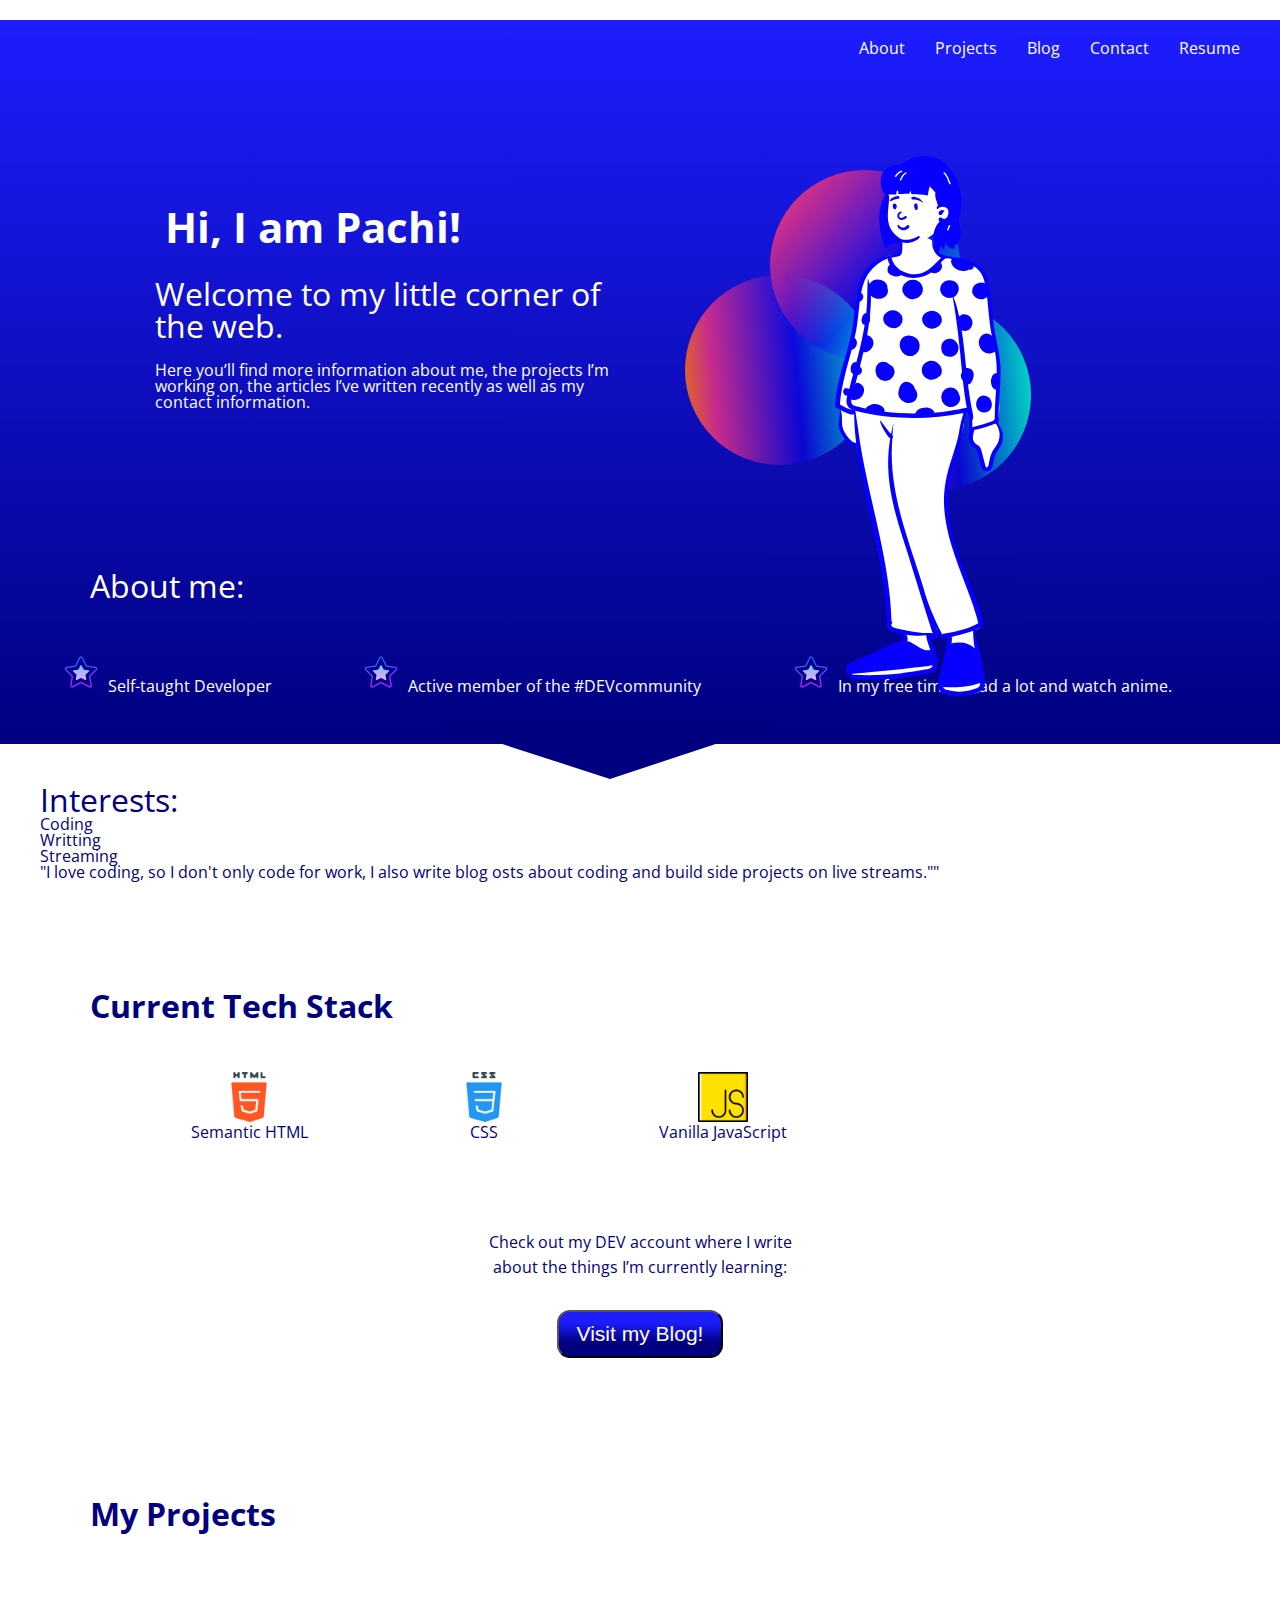
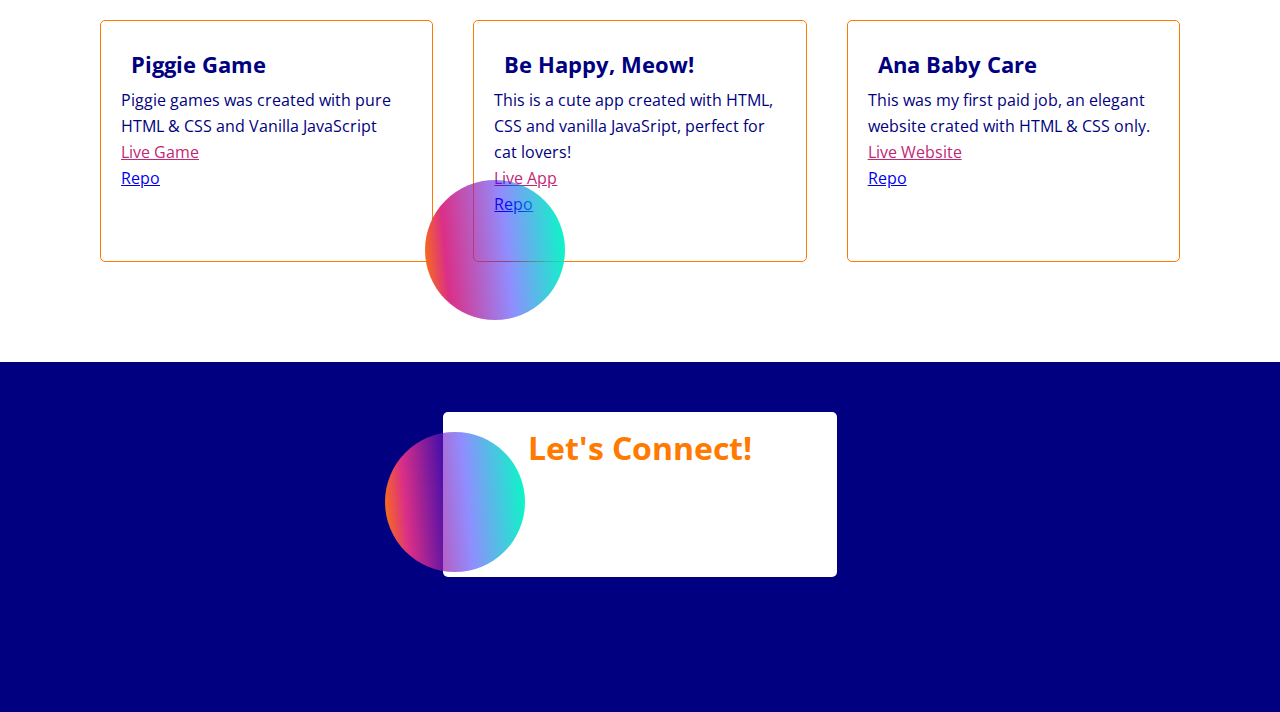
==== index.html @ c683d2e6 "all" ====
<!DOCTYPE html>
<html lang="en">

<head>
    <meta charset="UTF-8">
    <meta name="viewport" content="width=device-width, initial-scale=1.0">
    <link href="https://fonts.googleapis.com/css2?family=Open+Sans:wght@400;700&family=Roboto:wght@400;700&display=swap"
        rel="stylesheet">
    <link rel="stylesheet" href="css/reset.css">
    <link rel="stylesheet" href="css/style.css">
    <title>Pachi's Page</title>
</head>

<body>
    <section class="hero">
        <div class="hero__nav">
            <ul class="hero__list">
                <li class="hero__item">
                    <a class="hero__link" href="#about">About</a>
                </li>
                <li class="hero__item">
                    <a class=" hero__link" href="#projects">Projects</a>
                </li>
                <li class="hero__item">
                    <a class="hero__link" href="https://dev.to/pachicodes" target="_blank">Blog</a>
                </li>
                <li class="hero__item">
                    <a class="hero__link" href="#contact">Contact</a>
                </li>
                <li class="hero__item">
                    <a class="hero__link" href="/resume.html" target="_blank">Resume</a>
                </li>
            </ul>
        </div>

        <div class="hero__content">
            <div class="hero__intro">
                <h1 class="hero__hi">Hi, I am Pachi!</h1>
                <h2 class="hero__welcome">Welcome to my little corner of the web.</h2>
                <p class="hero__about">Here you’ll find more information about me, the projects I’m working on, the
                    articles I’ve written recently as well as
                    my contact information.</p>
            </div>
            <div class="hero__img">
                <div class="ball one"></div>
                <div class="ball two"></div>
                <div class="ball three"></div>
                <img class="hero__image" src="assets/hero-img.svg" alt="simple illustration of a cute girl">
            </div>
        </div>

        <div id="about" class="about">
            <h2 class="about__title">About me:</h2>
            <ul class="about__list">
                <li class="about__item">Self-taught Developer</li>
                <li class="about__item">Active member of the #DEVcommunity</li>
                <li class="about__item">In my free time I read a lot and watch anime.</li>
            </ul>
        </div>
    </section>
    <div class="polygon"></div>

    <section class="main">
        <div class="resume__interests">
            <h2 class="resume__sub">Interests:</h2>
            <ul class="interests__list">
                <li class="interest__item">Coding</li>
                <li class="interest__item">Writting</li>
                <li class="interest__item">Streaming</li>
            </ul>
            <p class="resume__text">"I love coding, so I don't only code for work, I also write blog osts about
                coding and build side projects on live streams."" </p>
        </div>
        <div class="main__stack">
            <h2 class="main__title">Current Tech Stack</h2>
            <ul class="stack__list">
                <li class="stack__item">
                    <img class="stack__icon" src="assets/html.png">
                    <p class="stack__text">Semantic HTML</p>
                </li>
                <li class="stack__item">
                    <img class="stack__icon" src="assets/css.png">
                    <p class="stack__text">CSS</p>
                </li>
                <li class="stack__item">
                    <img class="stack__icon" src="assets/js.png">
                    <p class="stack__text">Vanilla JavaScript</p>
                </li>
                <li class="stack__item"></li>
                <li class="stack__item"></li>
            </ul>
        </div>

        <div class="main__blog">
            <h3 class="blog__text">Check out my DEV account where I write about the things I’m currently learning:</h3>
            <button type="button" class="blog__btn">
                <a class="blog__link" href="https://dev.to/pachicodes">Visit my Blog!</a>
            </button>
        </div>

        <div id="projects" class="main__projects">
            <h2 class="main__title">My Projects</h2>
            <div class="projects__holder">
                <div class="project">
                    <h4 class="project__name">Piggie Game</h4>
                    <p class="project__description">Piggie games was created with pure HTML & CSS and Vanilla JavaScript
                    </p>
                    <ul class="project__list">
                        <li class="project__item">
                            <a class="project__demo" href="https://pachicodes.github.io/pig-game/" target="_blank">Live
                                Game</a></li>
                        <li class="project__item">
                            <a class="project_repo" href="https://github.com/pachicodes/pig-game"
                                target="_blank">Repo</a>
                        </li>
                    </ul>
                </div>

                <div class="project">
                    <h4 class="project__name">Be Happy, Meow!</h4>
                    <p class="project__description">This is a cute app created with HTML, CSS and vanilla JavaSript,
                        perfect for cat lovers!</p>
                    <ul class="project__list">
                        <li class="project__item">
                            <a class="project__demo" href="https://be-happy-meow.netlify.app/" target="_blank">Live
                                App</a>
                        </li>
                        <li class="project__item">
                            <a class="project_repo" href="#" target="_blank">Repo</a>
                        </li>
                    </ul>
                </div>

                <div class="project">
                    <h4 class="project__name">Ana Baby Care</h4>
                    <p class="project__description">This was my first paid job, an elegant website crated with HTML &
                        CSS only.</p>
                    <ul class="project__list">
                        <li class="project__item">
                            <a class="project__demo" href="https://www.anababycare.com/" target="_blank">Live
                                Website</a>
                        </li>
                        <li class="project__item">
                            <a class="project_repo" href="https://github.com/pachicodes/Ana-Monteiro"
                                target="_blank">Repo</a>
                        </li>
                    </ul>
                </div>
            </div>
        </div>
    </section>

    <section id="contact" class="contact">

        <div class="cball sml"></div>
        <div class="cball big"></div>
        <div class="contact__container">
            <h2 class="contact__title">Let's Connect!</h2>
            <ul class="contact__list">
                <li class="contact__item">
                    <a class="contact__link" href="https://github.com/pachicodes" target="_blank"></a>
                </li>

                <li class="contact__item">
                    <a class="contact__link" href="https://twitch.tv/pachicodes" target="_blank"></a>
                </li>

                <li class="contact__item">
                    <a class="contact__link" href="https://twitter.com/pachicodes" target="_blank"></a>
                </li>

                <li class="contact__item">
                    <a class="contact__link" href="https://linkedin/in/pachicodes" target="_blank"></a>
                </li>
            </ul>
        </div>
    </section>
    <script src="js/app.js">
    </script>
</body>

</html>
---- css/style.css ----
body {
    font-family: 'Open Sans', sans-serif;
    --main-blue: #000080;
    --second-blue: #1D1DFF;
    --white: #fff;
    --orange: #FF7A00;
    --links: #C32676;
    color: var(--main-blue);
}

ul {
    display: inline;
}

div {
    margin: 20px;
    padding: 20px;
}

h2 {
    font-size: 32px;
}

.hero {
    background: transparent linear-gradient(180deg, #1D1DFF 0%, #000080 100%) 0% 0% no-repeat padding-box;
    color: var(--white);
}

.hero__list {
    display: flex;
    justify-content: flex-end;
}

.hero__link {
    color: var(--white);
    text-decoration: none;
    padding-left: 30px;
}

.hero__link:hover {
    text-shadow: 7px 9px 3px var(--orange);
    font-weight: bold;
}

.hero__content {
    display: flex;
    justify-content: space-around;
}

.hero__intro {
    width: 40%;
    padding-top: 50px;
}

.hero__img {
    width: 25%;
}

.hero__image {
    height: 60vh;
    position: absolute;
    z-index: 2;
}

.hero__hi {
    font-weight: bold;
    font-size: 42px;
    padding: 20px;
}

.hero__welcome,
.hero__about {
    padding: 10px;
}

.ball {
    width: 150px;
    height: 150px;
    border-radius: 50%;
    position: absolute;
}

.one {
    background: transparent linear-gradient(85deg, #FF7A00 0%, #DB2F87 17%, #0700FF72 58%, #00FFC2 100%) 0% 0% no-repeat padding-box;
    opacity: 0.9;
    right: 385px;
    top: 255px;
    z-index: 1;
}

.two {
    background: transparent linear-gradient(130deg, #FF7A00 0%, #DB2F87 17%, #0700FF72 58%, #00FFC2 100%) 0% 0% no-repeat padding-box;
    opacity: 0.9;
    right: 300px;
    top: 150px;
    z-index: 1;
}

.three {
    background: transparent linear-gradient(85deg, #FF7A00 0%, #DB2F87 17%, #0700FF72 58%, #00FFC2 100%) 0% 0% no-repeat padding-box;
    opacity: 0.9;
    right: 229px;
    top: 280px;
    z-index: 1;

}

.about {
    padding-bottom: 50px;
}

.about__title {
    margin: 50px;
}

.about__list {
    list-style-image: url(/assets/icons8-star-40.png);
    display: flex;
    justify-content: space-around;
}

.polygon {
    margin: auto;
    position: absolute;
    top: 664px;
    right: 500px;
    width: 300px;
    height: 75px;
    background-color: var(--main-blue);
    -webkit-clip-path: polygon(50% 77%, 0 52%, 100% 51%);
    clip-path: polygon(50% 100%, 0 52%, 100% 51%);

}

.main__title {
    color: var(--main-blue);
    font-weight: bold;
    margin: 50px;
}

.stack__list {
    display: flex;
    text-align: center;
    justify-content: space-evenly;
}

.stack__icon {
    width: 50px;
}

.main__blog {
    margin: 50px auto;
    text-align: center;
    width: 25%;
    line-height: 25px;
}

.blog__btn {
    margin-top: 30px;
    font-size: 21px;
    padding: 10px 18px;
    border-radius: 13px;
    background: rgb(0, 0, 128);
    background: linear-gradient(0deg, rgb(0, 0, 128) 30%, rgb(29, 29, 255) 77%);
}

.blog__btn:hover {
    box-shadow: 5px 4px 13px rgba(50, 50, 50, 0.75);
}

.blog__link {
    color: var(--white);
    text-decoration: none;
}

.projects__holder {
    display: flex;
}

.project {
    border: 1px solid var(--orange);
    border-radius: 5px;
    height: 200px;
    width: 350px;
    line-height: 26px;
}

.project__name {
    font-size: 22px;
    font-weight: bold;
    padding: 10px;
}

.project__demo,
.project__repo {
    color: var(--links);
}

.contact {
    background-color: var(--main-blue);
    height: 250px;
    padding: 50px;
    text-align: center;
}

.contact__container {
    width: 30%;
    margin: auto;
    height: 125px;
    border-radius: 5px;
    background-color: var(--white);
}

.contact__title {
    color: var(--orange);
    font-weight: bold;
}

.cball {
    border-radius: 50%;
    position: absolute;
    height: 100px;
    width: 100px;
    background: transparent linear-gradient(85deg, #FF7A00 0%, #DB2F87 17%, #0700FF72 58%, #00FFC2 100%) 0% 0% no-repeat padding-box;

}

.sml {
    left: 405px;
    top: 1760px;
}

.big {
    left: 365px;
}
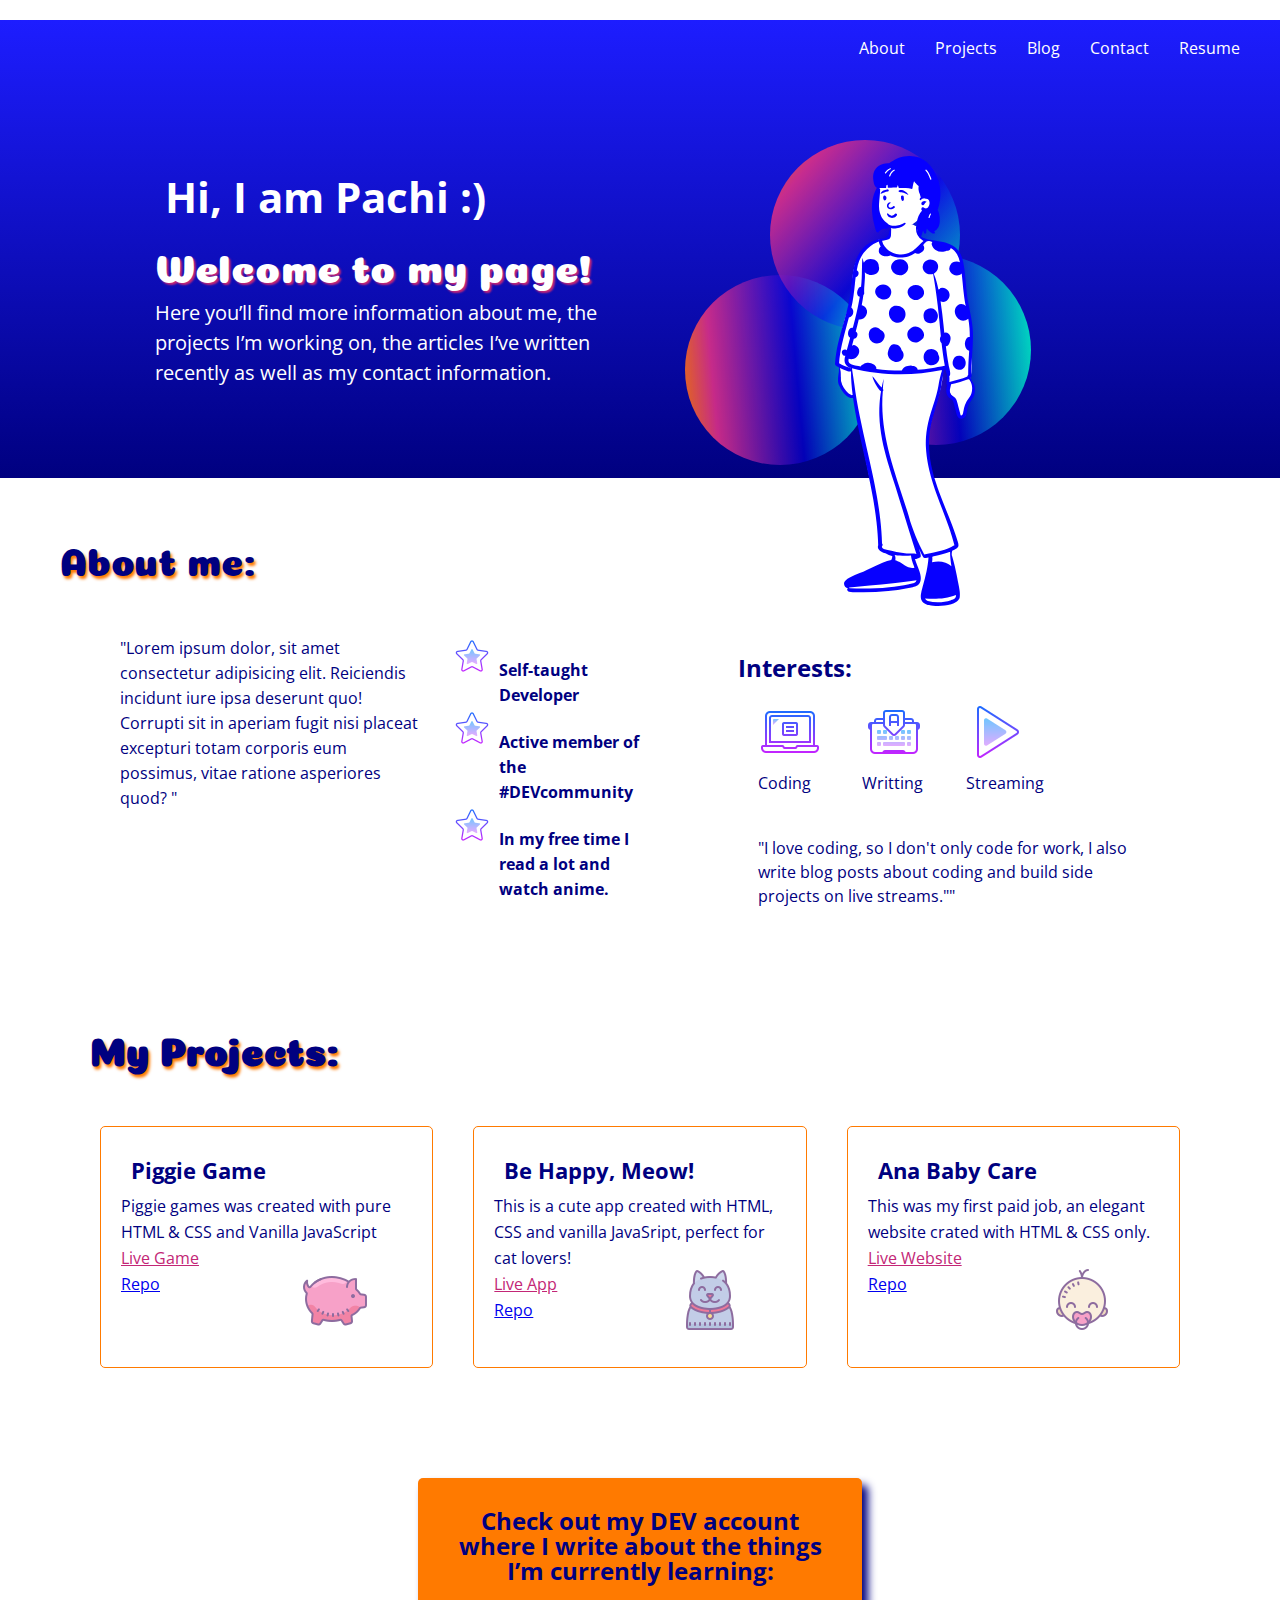
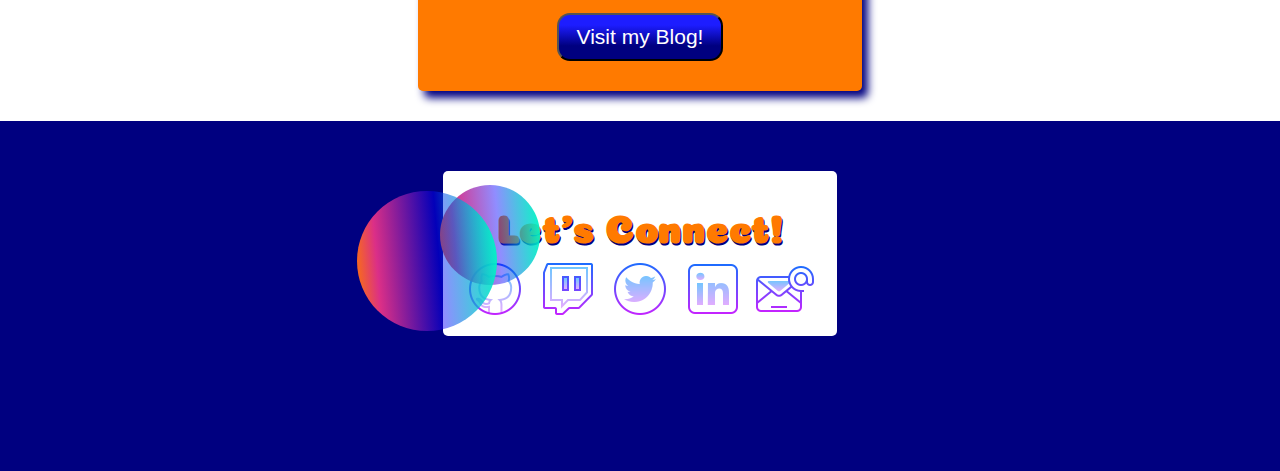
==== commit eb16825b: "code" ====
--- a/index.html
+++ b/index.html
@@ -6,6 +6,7 @@
     <meta name="viewport" content="width=device-width, initial-scale=1.0">
     <link href="https://fonts.googleapis.com/css2?family=Open+Sans:wght@400;700&family=Roboto:wght@400;700&display=swap"
         rel="stylesheet">
+    <link href="https://fonts.googleapis.com/css2?family=Coiny&display=swap" rel="stylesheet">
     <link rel="stylesheet" href="css/reset.css">
     <link rel="stylesheet" href="css/style.css">
     <title>Pachi's Page</title>
@@ -35,8 +36,8 @@
 
         <div class="hero__content">
             <div class="hero__intro">
-                <h1 class="hero__hi">Hi, I am Pachi!</h1>
-                <h2 class="hero__welcome">Welcome to my little corner of the web.</h2>
+                <h1 class="hero__hi">Hi, I am Pachi :)</h1>
+                <h2 class="hero__welcome">Welcome to my page!</h2>
                 <p class="hero__about">Here you’ll find more information about me, the projects I’m working on, the
                     articles I’ve written recently as well as
                     my contact information.</p>
@@ -49,61 +50,54 @@
             </div>
         </div>
 
+
+        </div>
+    </section>
+    <!--<div class="polygon"></div>-->
+
+    <section class="main">
         <div id="about" class="about">
             <h2 class="about__title">About me:</h2>
-            <ul class="about__list">
-                <li class="about__item">Self-taught Developer</li>
-                <li class="about__item">Active member of the #DEVcommunity</li>
-                <li class="about__item">In my free time I read a lot and watch anime.</li>
-            </ul>
-        </div>
-    </section>
-    <div class="polygon"></div>
-
-    <section class="main">
-        <div class="resume__interests">
-            <h2 class="resume__sub">Interests:</h2>
-            <ul class="interests__list">
-                <li class="interest__item">Coding</li>
-                <li class="interest__item">Writting</li>
-                <li class="interest__item">Streaming</li>
-            </ul>
-            <p class="resume__text">"I love coding, so I don't only code for work, I also write blog osts about
-                coding and build side projects on live streams."" </p>
-        </div>
-        <div class="main__stack">
-            <h2 class="main__title">Current Tech Stack</h2>
-            <ul class="stack__list">
-                <li class="stack__item">
-                    <img class="stack__icon" src="assets/html.png">
-                    <p class="stack__text">Semantic HTML</p>
-                </li>
-                <li class="stack__item">
-                    <img class="stack__icon" src="assets/css.png">
-                    <p class="stack__text">CSS</p>
-                </li>
-                <li class="stack__item">
-                    <img class="stack__icon" src="assets/js.png">
-                    <p class="stack__text">Vanilla JavaScript</p>
-                </li>
-                <li class="stack__item"></li>
-                <li class="stack__item"></li>
-            </ul>
-        </div>
-
-        <div class="main__blog">
-            <h3 class="blog__text">Check out my DEV account where I write about the things I’m currently learning:</h3>
-            <button type="button" class="blog__btn">
-                <a class="blog__link" href="https://dev.to/pachicodes">Visit my Blog!</a>
-            </button>
+            <div class="about__holder">
+                <div class="about__me">
+                    <p class="about__text">"Lorem ipsum dolor, sit amet consectetur adipisicing elit. Reiciendis
+                        incidunt
+                        iure ipsa deserunt quo! Corrupti sit in aperiam fugit nisi placeat excepturi totam corporis eum
+                        possimus, vitae ratione asperiores quod? "</p>
+                </div>
+
+                <div class="about__topics">
+                    <ul class="about__list">
+                        <li class="about__item">Self-taught Developer</li>
+                        <li class="about__item">Active member of the #DEVcommunity</li>
+                        <li class="about__item">In my free time I read a lot and watch anime.</li>
+                    </ul>
+                </div>
+                <div class="resume__interests">
+                    <h3 class="resume__sub">Interests:</h2>
+                        <ul class="interests__list">
+                            <li class="interest__item">
+                                <img class="interest__icon" src="/assets/code.png"><br /> Coding</li>
+                            <li class="interest__item">
+                                <img class="interest__icon" src="/assets/write.png"><br /> Writting</li>
+                            <li class="interest__item">
+                                <img class="interest__icon" src="/assets/stream.png"><br /> Streaming</li>
+                        </ul>
+                        <p class="resume__text">"I love coding, so I don't only code for work, I also write blog
+                            posts about
+                            coding and build side projects on live streams."" </p>
+                </div>
+            </div>
+
         </div>
 
         <div id="projects" class="main__projects">
-            <h2 class="main__title">My Projects</h2>
+            <h2 class="main__title">My Projects:</h2>
             <div class="projects__holder">
                 <div class="project">
                     <h4 class="project__name">Piggie Game</h4>
-                    <p class="project__description">Piggie games was created with pure HTML & CSS and Vanilla JavaScript
+                    <p class="project__description">Piggie games was created with pure HTML & CSS and Vanilla
+                        JavaScript
                     </p>
                     <ul class="project__list">
                         <li class="project__item">
@@ -114,6 +108,7 @@
                                 target="_blank">Repo</a>
                         </li>
                     </ul>
+                    <img class="project__icon" src="assets/project/piggie.png" alt="icon picturing a pig">
                 </div>
 
                 <div class="project">
@@ -129,11 +124,13 @@
                             <a class="project_repo" href="#" target="_blank">Repo</a>
                         </li>
                     </ul>
+                    <img class="project__icon" src="assets/project/meow.png" alt="icon picturing a cat">
                 </div>
 
                 <div class="project">
                     <h4 class="project__name">Ana Baby Care</h4>
-                    <p class="project__description">This was my first paid job, an elegant website crated with HTML &
+                    <p class="project__description">This was my first paid job, an elegant website crated with HTML
+                        &
                         CSS only.</p>
                     <ul class="project__list">
                         <li class="project__item">
@@ -145,8 +142,17 @@
                                 target="_blank">Repo</a>
                         </li>
                     </ul>
-                </div>
-            </div>
+                    <img class="project__icon" src="assets/project/baby.png" alt="icon picturing a baby">
+                </div>
+            </div>
+        </div>
+
+        <div class="main__blog">
+            <h3 class="blog__text">Check out my DEV account where I write about the things I’m currently learning:
+            </h3>
+            <button type="button" class="blog__btn">
+                <a class="blog__link" href="https://dev.to/pachicodes">Visit my Blog!</a>
+            </button>
         </div>
     </section>
 
@@ -158,19 +164,33 @@
             <h2 class="contact__title">Let's Connect!</h2>
             <ul class="contact__list">
                 <li class="contact__item">
-                    <a class="contact__link" href="https://github.com/pachicodes" target="_blank"></a>
-                </li>
-
-                <li class="contact__item">
-                    <a class="contact__link" href="https://twitch.tv/pachicodes" target="_blank"></a>
-                </li>
-
-                <li class="contact__item">
-                    <a class="contact__link" href="https://twitter.com/pachicodes" target="_blank"></a>
-                </li>
-
-                <li class="contact__item">
-                    <a class="contact__link" href="https://linkedin/in/pachicodes" target="_blank"></a>
+                    <a class="contact__link" href="https://github.com/pachicodes" target="_blank">
+                        <img class="contact__icon" src="/assets/contact/github.png">
+                    </a>
+                </li>
+
+                <li class="contact__item">
+                    <a class="contact__link" href="https://twitch.tv/pachicodes" target="_blank">
+                        <img class="contact__icon" src="/assets/contact/twitch.png">
+                    </a>
+                </li>
+
+                <li class="contact__item">
+                    <a class="contact__link" href="https://twitter.com/pachicodes" target="_blank">
+                     <img class="contact__icon" src="/assets/contact/twitter.png">
+                    </a>
+                </li>
+
+                <li class="contact__item">
+                    <a class="contact__link" href="https://www.linkedin.com/in/pachicodes/" target="_blank">
+                        <img class="contact__icon" src="/assets/contact/linkedin.png">
+                    </a>
+                </li>
+
+                <li class="contact__item">
+                    <a class="contact__link" href="mailto:pachicodes@gmail.com" target="_blank">
+                        <img class="contact__icon" src="/assets/contact/email.png">
+                    </a>
                 </li>
             </ul>
         </div>
--- a/css/style.css
+++ b/css/style.css
@@ -17,8 +17,16 @@
     padding: 20px;
 }
 
+
 h2 {
-    font-size: 32px;
+    font-family: "Coiny",
+        cursive;
+    font-size: 38px;
+}
+
+h3 {
+    font-size: 24px;
+    font-weight: bold;
 }
 
 .hero {
@@ -38,7 +46,7 @@
 }
 
 .hero__link:hover {
-    text-shadow: 7px 9px 3px var(--orange);
+    text-shadow: 7px 9px 3px var(--links);
     font-weight: bold;
 }
 
@@ -49,7 +57,7 @@
 
 .hero__intro {
     width: 40%;
-    padding-top: 50px;
+    padding-bottom: 40px;
 }
 
 .hero__img {
@@ -57,7 +65,7 @@
 }
 
 .hero__image {
-    height: 60vh;
+    height: 50vh;
     position: absolute;
     z-index: 2;
 }
@@ -71,7 +79,32 @@
 .hero__welcome,
 .hero__about {
     padding: 10px;
-}
+    line-height: 30px;
+}
+
+.hero__welcome {
+    font-size: 40px;
+    text-shadow: 2px 2px 2px var(--links);
+}
+
+.hero__about {
+    font-size: 20px;
+}
+
+.interests__list {
+    display: flex;
+    line-height: 25px;
+}
+
+.interest__item {
+    padding: 20px;
+}
+
+.resume__text {
+    padding: 20px;
+    line-height: 24px;
+}
+
 
 .ball {
     width: 150px;
@@ -92,7 +125,7 @@
     background: transparent linear-gradient(130deg, #FF7A00 0%, #DB2F87 17%, #0700FF72 58%, #00FFC2 100%) 0% 0% no-repeat padding-box;
     opacity: 0.9;
     right: 300px;
-    top: 150px;
+    top: 120px;
     z-index: 1;
 }
 
@@ -100,23 +133,38 @@
     background: transparent linear-gradient(85deg, #FF7A00 0%, #DB2F87 17%, #0700FF72 58%, #00FFC2 100%) 0% 0% no-repeat padding-box;
     opacity: 0.9;
     right: 229px;
-    top: 280px;
+    top: 235px;
     z-index: 1;
 
 }
 
 .about {
-    padding-bottom: 50px;
+    margin-bottom: 0;
+    padding-bottom: 0;
+}
+
+.about__holder {
+    display: flex;
 }
 
 .about__title {
-    margin: 50px;
+    margin: 20px;
+    text-shadow: 2px 3px 3px var(--orange);
+}
+
+.about__me,
+.about__topics {
+    padding-top: 0;
+    line-height: 25px;
+}
+
+.about__me {
+    width: 60%;
 }
 
 .about__list {
     list-style-image: url(/assets/icons8-star-40.png);
-    display: flex;
-    justify-content: space-around;
+    font-weight: bold;
 }
 
 .polygon {
@@ -135,7 +183,8 @@
 .main__title {
     color: var(--main-blue);
     font-weight: bold;
-    margin: 50px;
+    margin: 0 50px;
+    text-shadow: 2px 3px 3px var(--orange);
 }
 
 .stack__list {
@@ -149,10 +198,15 @@
 }
 
 .main__blog {
-    margin: 50px auto;
+    background-color: var(--orange);
+    margin: 30px auto;
     text-align: center;
-    width: 25%;
+    width: 30%;
     line-height: 25px;
+    font-weight: bold;
+    border-radius: 5px;
+    box-shadow: 6px 7px 8px var(--main-blue);
+    padding: 30px;
 }
 
 .blog__btn {
@@ -196,6 +250,17 @@
     color: var(--links);
 }
 
+.project {
+    position: relative;
+}
+
+.project__icon {
+    position: absolute;
+    right: 65px;
+    bottom: 35px;
+}
+
+
 .contact {
     background-color: var(--main-blue);
     height: 250px;
@@ -211,9 +276,17 @@
     background-color: var(--white);
 }
 
+.contact__list {
+    display: flex;
+    justify-content: space-between;
+}
+
 .contact__title {
     color: var(--orange);
-    font-weight: bold;
+    text-shadow: 1px 2px var(--main-blue);
+    font-weight: bold;
+    padding: 14px;
+    ;
 }
 
 .cball {
@@ -226,10 +299,12 @@
 }
 
 .sml {
-    left: 405px;
-    top: 1760px;
+    left: 420px;
+    top: 1765px;
+    height: 60px;
+    width: 60px;
 }
 
 .big {
-    left: 365px;
+    left: 337px;
 }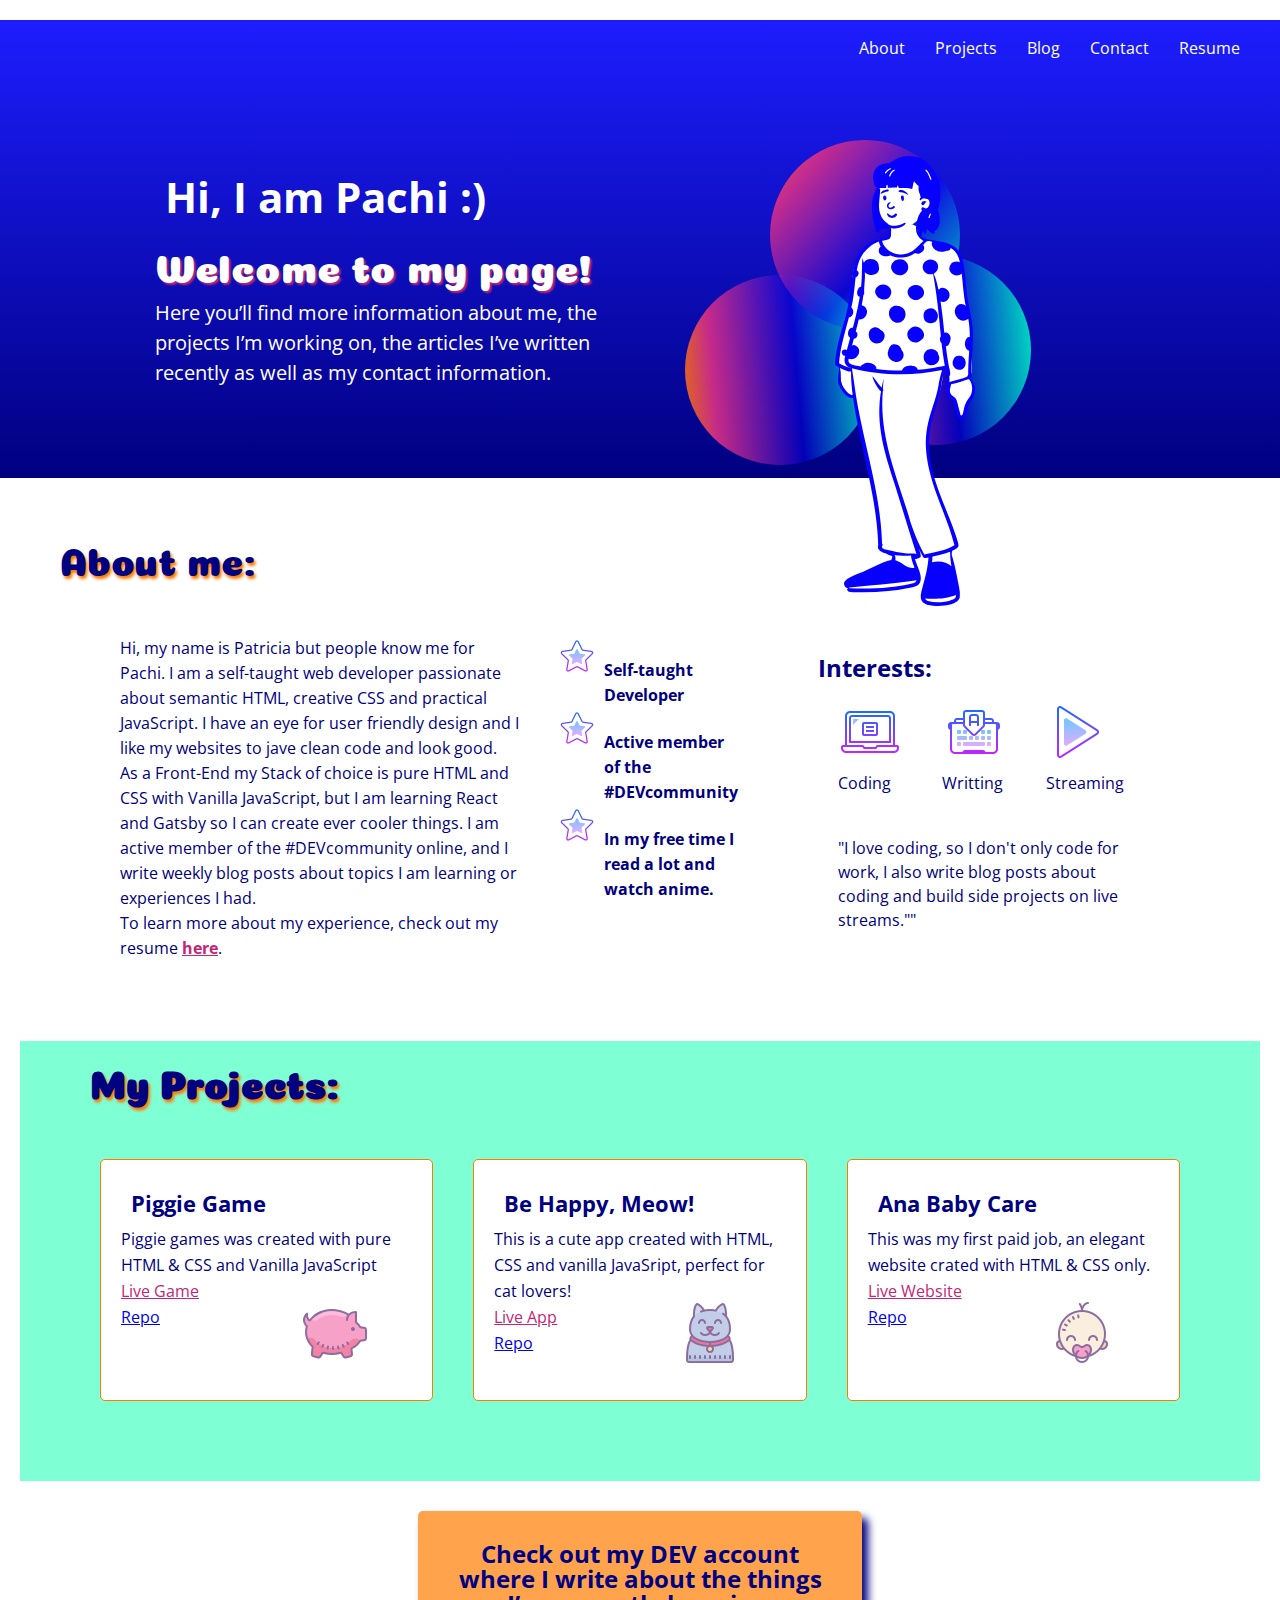
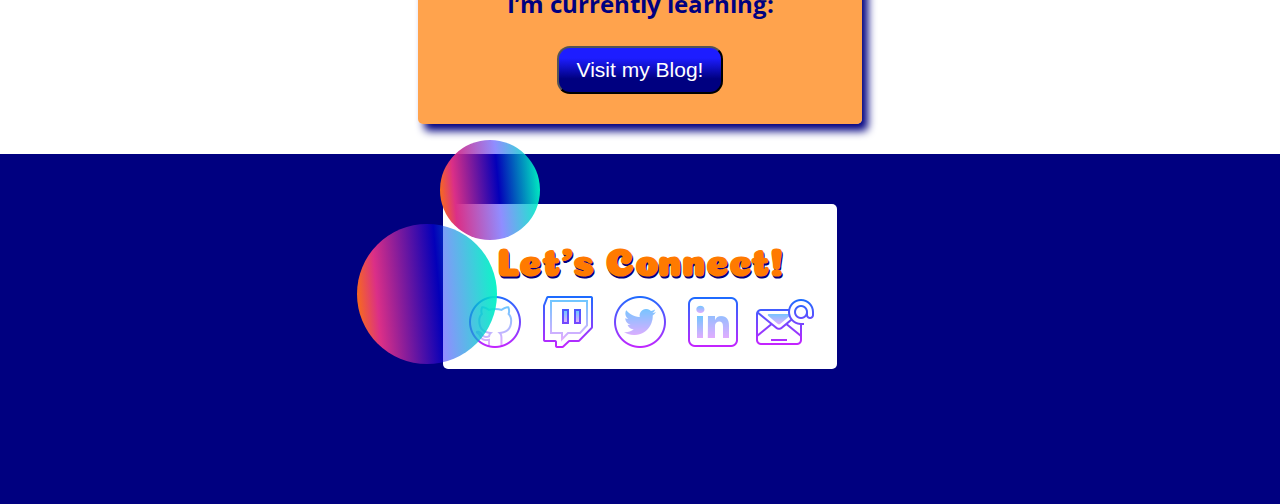
==== commit a21a3fc9: "updates" ====
--- a/index.html
+++ b/index.html
@@ -60,10 +60,21 @@
             <h2 class="about__title">About me:</h2>
             <div class="about__holder">
                 <div class="about__me">
-                    <p class="about__text">"Lorem ipsum dolor, sit amet consectetur adipisicing elit. Reiciendis
-                        incidunt
-                        iure ipsa deserunt quo! Corrupti sit in aperiam fugit nisi placeat excepturi totam corporis eum
-                        possimus, vitae ratione asperiores quod? "</p>
+                    <p class="about__text">
+                        Hi, my name is Patricia but people know me for Pachi. I am a self-taught web developer
+                        passionate about semantic HTML, creative CSS and practical JavaScript.
+                        I have an eye for user friendly design and I like my websites to jave clean code and look good.
+                    </p>
+                    <p class="about__text">
+                        As a Front-End my Stack of choice is pure HTML and CSS with Vanilla JavaScript, but I am
+                        learning React and Gatsby so I can create ever cooler things.
+
+                        I am active member of the #DEVcommunity online, and I write weekly blog posts about topics I am
+                        learning or experiences I had.
+                    </p>
+                    <p class="about__text">To learn more about my experience, check out my resume
+                        <a class="about__resume" href="resume.html" target="_blank">here</a>.
+                    </p>
                 </div>
 
                 <div class="about__topics">
@@ -121,7 +132,8 @@
                                 App</a>
                         </li>
                         <li class="project__item">
-                            <a class="project_repo" href="#" target="_blank">Repo</a>
+                            <a class="project_repo" href="https://github.com/pachicodes/be-happy-code"
+                                target="_blank">Repo</a>
                         </li>
                     </ul>
                     <img class="project__icon" src="assets/project/meow.png" alt="icon picturing a cat">
@@ -177,7 +189,7 @@
 
                 <li class="contact__item">
                     <a class="contact__link" href="https://twitter.com/pachicodes" target="_blank">
-                     <img class="contact__icon" src="/assets/contact/twitter.png">
+                        <img class="contact__icon" src="/assets/contact/twitter.png">
                     </a>
                 </li>
 
--- a/css/style.css
+++ b/css/style.css
@@ -159,12 +159,21 @@
 }
 
 .about__me {
-    width: 60%;
+    width: 100%;
 }
 
 .about__list {
     list-style-image: url(/assets/icons8-star-40.png);
     font-weight: bold;
+}
+
+.about__resume {
+    color: var(--links);
+    font-weight: bold;
+}
+
+.about__resume:hover {
+    font-size: 20px;
 }
 
 .polygon {
@@ -198,7 +207,7 @@
 }
 
 .main__blog {
-    background-color: var(--orange);
+    background-color: rgba(255, 123, 0, 0.698);
     margin: 30px auto;
     text-align: center;
     width: 30%;
@@ -237,6 +246,11 @@
     height: 200px;
     width: 350px;
     line-height: 26px;
+    background-color: #fff;
+}
+
+.main__projects {
+    background-color: aquamarine;
 }
 
 .project__name {
@@ -300,7 +314,7 @@
 
 .sml {
     left: 420px;
-    top: 1765px;
+    top: 1720px;
     height: 60px;
     width: 60px;
 }
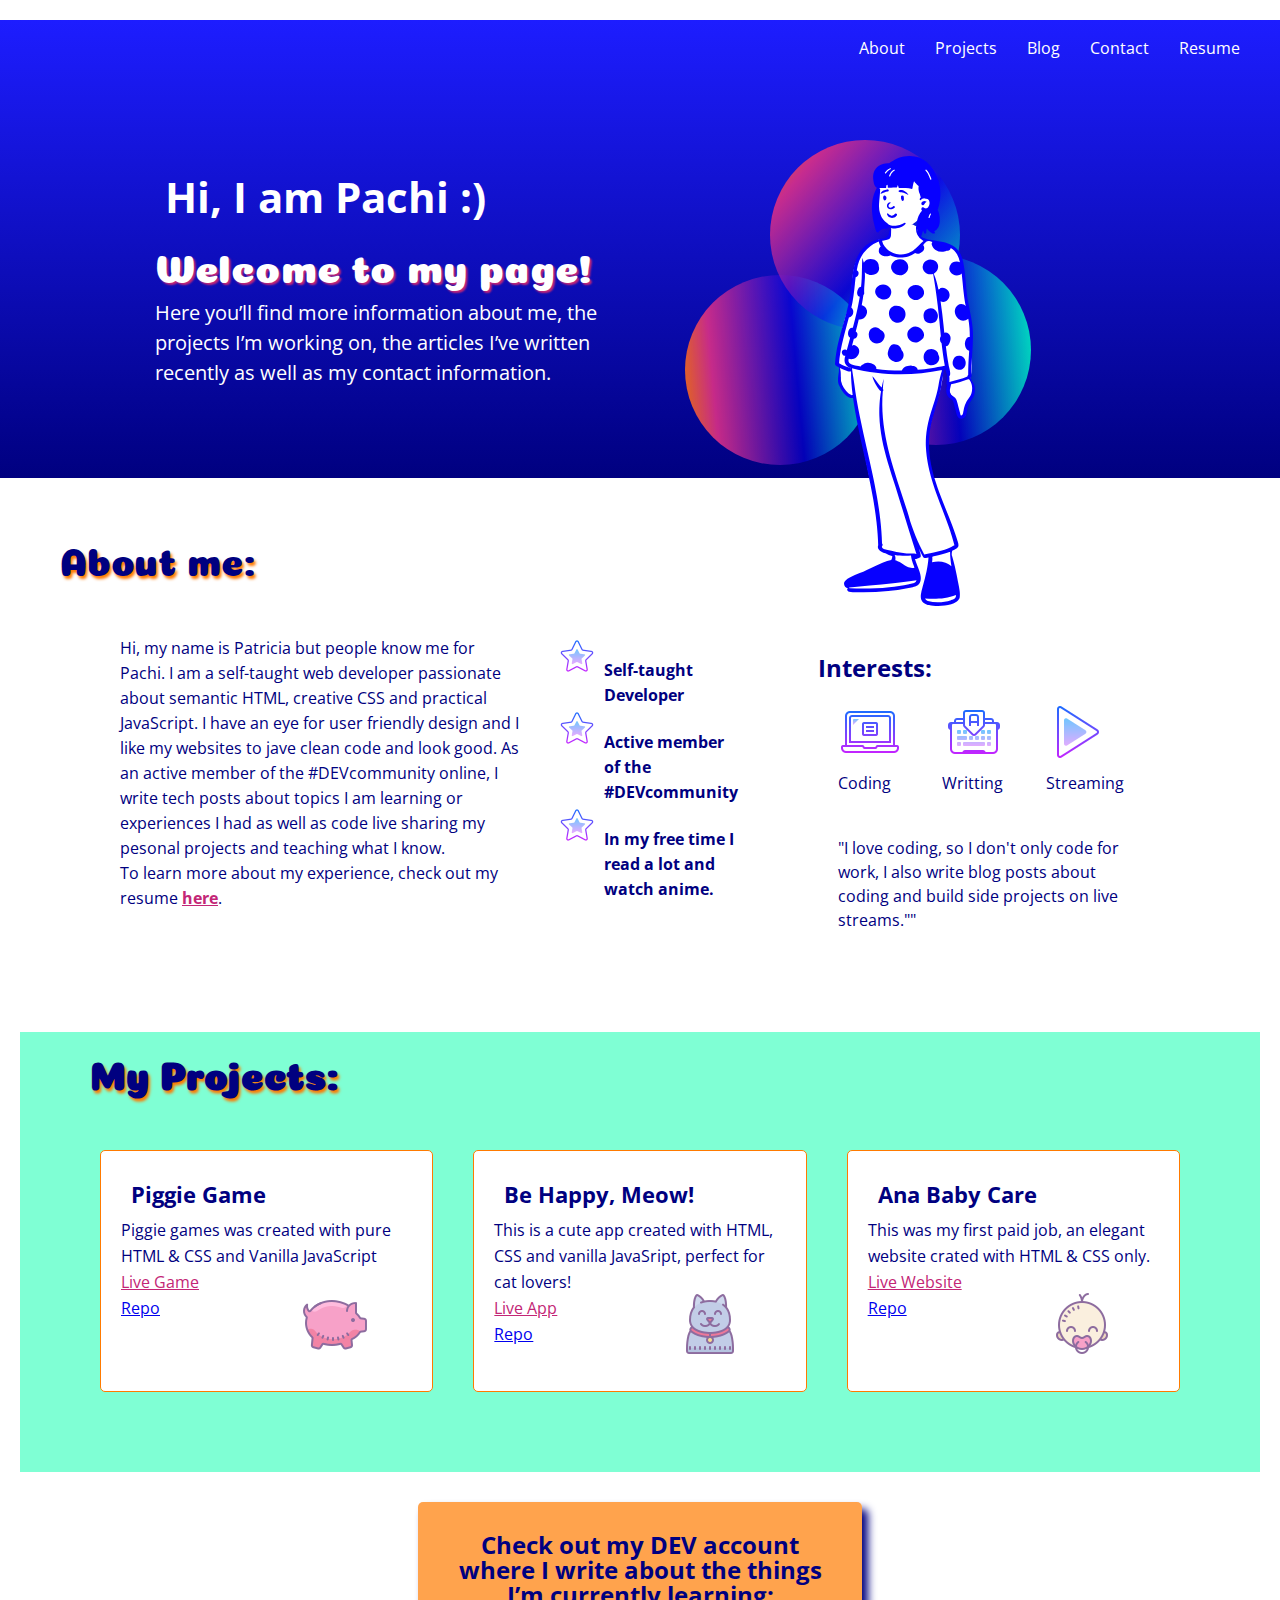
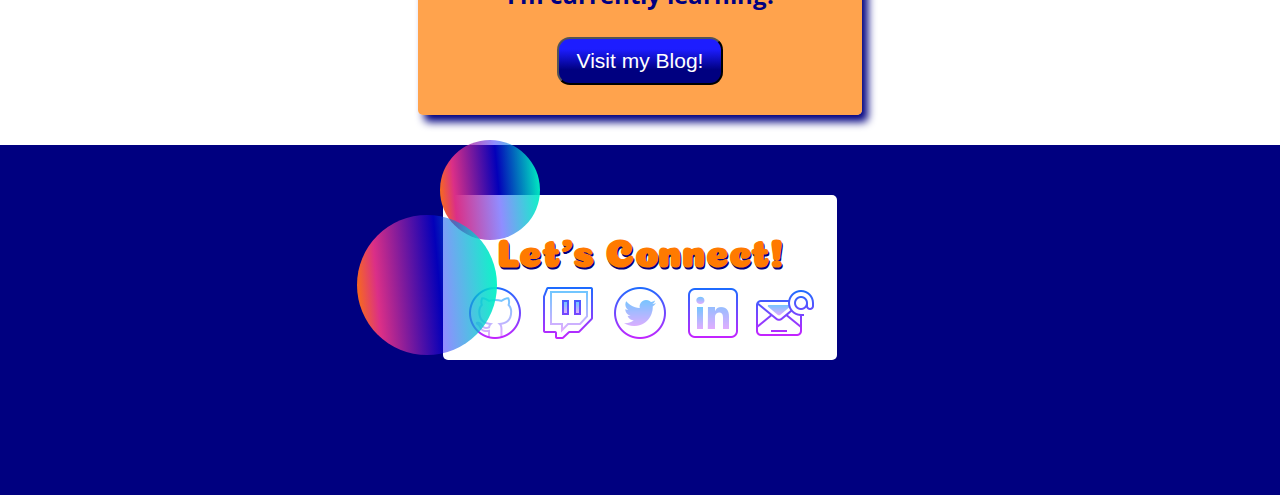
==== commit bdc60d71: "alts and favicon" ====
--- a/index.html
+++ b/index.html
@@ -9,6 +9,13 @@
     <link href="https://fonts.googleapis.com/css2?family=Coiny&display=swap" rel="stylesheet">
     <link rel="stylesheet" href="css/reset.css">
     <link rel="stylesheet" href="css/style.css">
+
+    <link rel="apple-touch-icon" sizes="76x76" href="/apple-touch-icon.png">
+    <link rel="icon" type="image/png" sizes="32x32" href="assets/favicon-32x32.png">
+    <link rel="icon" type="image/png" sizes="16x16" href="/assets/favicon-16x16.png">
+    <link rel="manifest" href="/site.webmanifest">
+
+
     <title>Pachi's Page</title>
 </head>
 
@@ -60,21 +67,17 @@
             <h2 class="about__title">About me:</h2>
             <div class="about__holder">
                 <div class="about__me">
-                    <p class="about__text">
-                        Hi, my name is Patricia but people know me for Pachi. I am a self-taught web developer
-                        passionate about semantic HTML, creative CSS and practical JavaScript.
+                    <p class="about__text">Hi, my name is Patricia but people know me for Pachi. I am a self-taught web
+                        developer passionate about semantic HTML,
+                        creative CSS and practical JavaScript.
                         I have an eye for user friendly design and I like my websites to jave clean code and look good.
-                    </p>
-                    <p class="about__text">
-                        As a Front-End my Stack of choice is pure HTML and CSS with Vanilla JavaScript, but I am
-                        learning React and Gatsby so I can create ever cooler things.
-
-                        I am active member of the #DEVcommunity online, and I write weekly blog posts about topics I am
-                        learning or experiences I had.
-                    </p>
-                    <p class="about__text">To learn more about my experience, check out my resume
-                        <a class="about__resume" href="resume.html" target="_blank">here</a>.
-                    </p>
+
+                        As an active member of the #DEVcommunity online, I write tech posts about topics I am learning
+                        or experiences I had as
+                        well as code live sharing my pesonal projects and teaching what I know.
+                        <p class="about__text">To learn more about my experience, check out my resume
+                            <a class="about__resume" href="resume.html" target="_blank">here</a>.
+                        </p>
                 </div>
 
                 <div class="about__topics">
@@ -88,11 +91,11 @@
                     <h3 class="resume__sub">Interests:</h2>
                         <ul class="interests__list">
                             <li class="interest__item">
-                                <img class="interest__icon" src="/assets/code.png"><br /> Coding</li>
+                                <img class="interest__icon" src="/assets/code.png" alt="icon representing a laptop"><br /> Coding</li>
                             <li class="interest__item">
-                                <img class="interest__icon" src="/assets/write.png"><br /> Writting</li>
+                                <img class="interest__icon" src="/assets/write.png" alt="icon representing a Writting machine"><br /> Writting</li>
                             <li class="interest__item">
-                                <img class="interest__icon" src="/assets/stream.png"><br /> Streaming</li>
+                                <img class="interest__icon" src="/assets/stream.png" alt="icon representing a Streaming"><br /> Streaming</li>
                         </ul>
                         <p class="resume__text">"I love coding, so I don't only code for work, I also write blog
                             posts about
@@ -177,31 +180,31 @@
             <ul class="contact__list">
                 <li class="contact__item">
                     <a class="contact__link" href="https://github.com/pachicodes" target="_blank">
-                        <img class="contact__icon" src="/assets/contact/github.png">
+                        <img class="contact__icon" src="/assets/contact/github.png" alt="icon representing github">
                     </a>
                 </li>
 
                 <li class="contact__item">
                     <a class="contact__link" href="https://twitch.tv/pachicodes" target="_blank">
-                        <img class="contact__icon" src="/assets/contact/twitch.png">
+                        <img class="contact__icon" src="/assets/contact/twitch.png" alt="icon representing a twitch">
                     </a>
                 </li>
 
                 <li class="contact__item">
                     <a class="contact__link" href="https://twitter.com/pachicodes" target="_blank">
-                        <img class="contact__icon" src="/assets/contact/twitter.png">
+                        <img class="contact__icon" src="/assets/contact/twitter.png" alt="icon representing twitter">
                     </a>
                 </li>
 
                 <li class="contact__item">
                     <a class="contact__link" href="https://www.linkedin.com/in/pachicodes/" target="_blank">
-                        <img class="contact__icon" src="/assets/contact/linkedin.png">
+                        <img class="contact__icon" src="/assets/contact/linkedin.png" alt="icon representing a linkedin">
                     </a>
                 </li>
 
                 <li class="contact__item">
                     <a class="contact__link" href="mailto:pachicodes@gmail.com" target="_blank">
-                        <img class="contact__icon" src="/assets/contact/email.png">
+                        <img class="contact__icon" src="/assets/contact/email.png" alt="icon representing email">
                     </a>
                 </li>
             </ul>
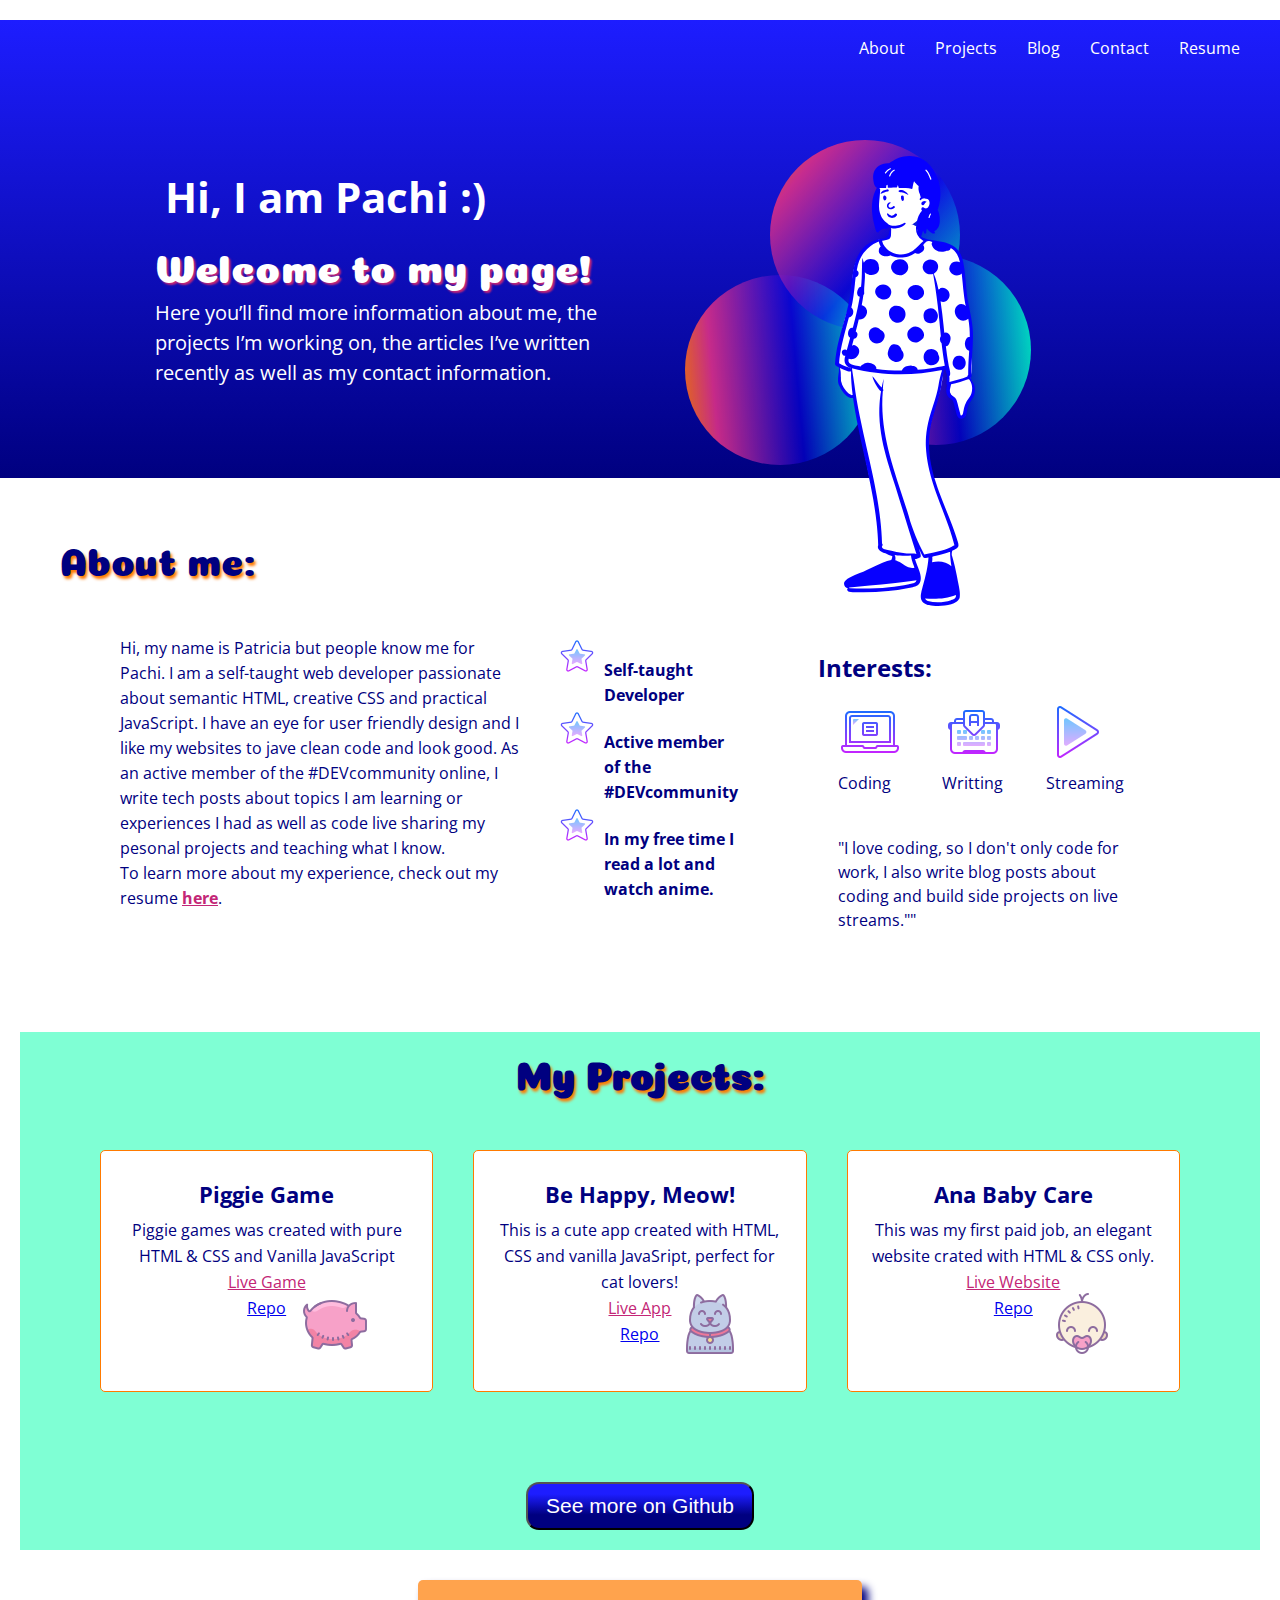
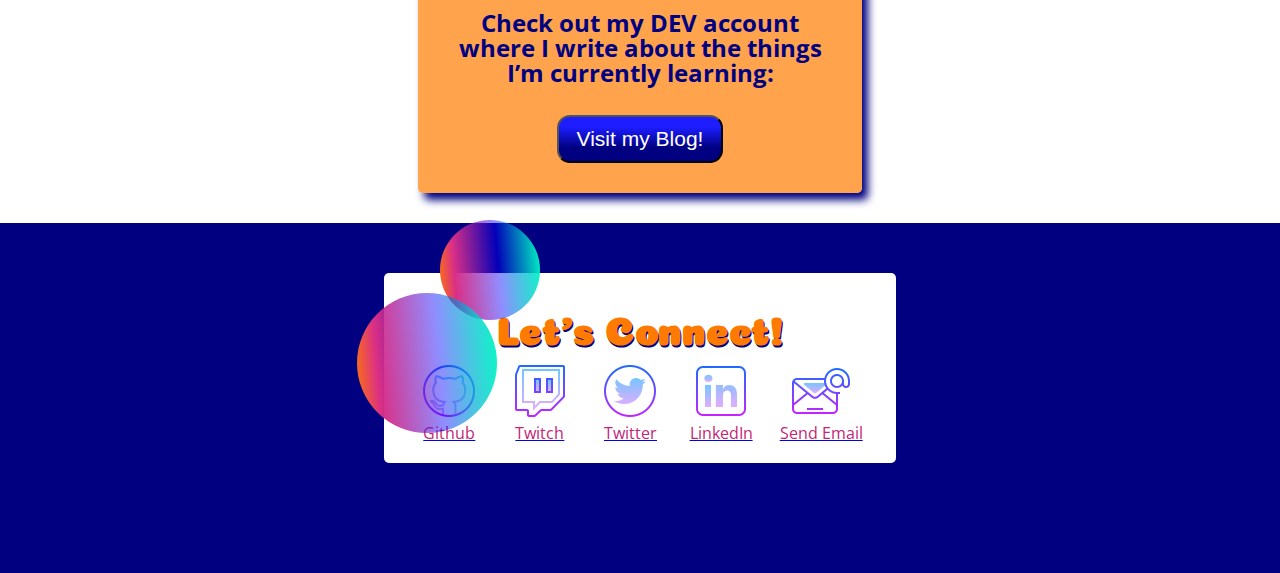
==== commit fd804960: "meu site v1" ====
--- a/index.html
+++ b/index.html
@@ -9,6 +9,7 @@
     <link href="https://fonts.googleapis.com/css2?family=Coiny&display=swap" rel="stylesheet">
     <link rel="stylesheet" href="css/reset.css">
     <link rel="stylesheet" href="css/style.css">
+    <link rel="stylesheet" href="css/mobile.css" media="screen and (max-width: 500px)">
 
     <link rel="apple-touch-icon" sizes="76x76" href="/apple-touch-icon.png">
     <link rel="icon" type="image/png" sizes="32x32" href="assets/favicon-32x32.png">
@@ -142,7 +143,7 @@
                     <img class="project__icon" src="assets/project/meow.png" alt="icon picturing a cat">
                 </div>
 
-                <div class="project">
+                <div class="project">                    
                     <h4 class="project__name">Ana Baby Care</h4>
                     <p class="project__description">This was my first paid job, an elegant website crated with HTML
                         &
@@ -160,6 +161,10 @@
                     <img class="project__icon" src="assets/project/baby.png" alt="icon picturing a baby">
                 </div>
             </div>
+
+            <button type="button" class="blog__btn github_btn">
+                <a class="blog__link" href="https://github.com/pachicodes" target="_blank">See more on Github</a>
+            </button>
         </div>
 
         <div class="main__blog">
@@ -181,30 +186,35 @@
                 <li class="contact__item">
                     <a class="contact__link" href="https://github.com/pachicodes" target="_blank">
                         <img class="contact__icon" src="/assets/contact/github.png" alt="icon representing github">
+                        <p class="contact__text">Github</p>
                     </a>
                 </li>
 
                 <li class="contact__item">
                     <a class="contact__link" href="https://twitch.tv/pachicodes" target="_blank">
                         <img class="contact__icon" src="/assets/contact/twitch.png" alt="icon representing a twitch">
+                        <p class="contact__text">Twitch</p>
                     </a>
                 </li>
 
                 <li class="contact__item">
                     <a class="contact__link" href="https://twitter.com/pachicodes" target="_blank">
                         <img class="contact__icon" src="/assets/contact/twitter.png" alt="icon representing twitter">
+                        <p class="contact__text">Twitter</p>
                     </a>
                 </li>
 
                 <li class="contact__item">
                     <a class="contact__link" href="https://www.linkedin.com/in/pachicodes/" target="_blank">
                         <img class="contact__icon" src="/assets/contact/linkedin.png" alt="icon representing a linkedin">
+                        <p class="contact__text">LinkedIn</p>
                     </a>
                 </li>
 
                 <li class="contact__item">
                     <a class="contact__link" href="mailto:pachicodes@gmail.com" target="_blank">
                         <img class="contact__icon" src="/assets/contact/email.png" alt="icon representing email">
+                        <p class="contact__text">Send Email</p>
                     </a>
                 </li>
             </ul>
--- a/css/style.css
+++ b/css/style.css
@@ -1,324 +1,336 @@
 body {
-    font-family: 'Open Sans', sans-serif;
-    --main-blue: #000080;
-    --second-blue: #1D1DFF;
-    --white: #fff;
-    --orange: #FF7A00;
-    --links: #C32676;
-    color: var(--main-blue);
+  font-family: "Open Sans", sans-serif;
+  --main-blue: #000080;
+  --second-blue: #1d1dff;
+  --white: #fff;
+  --orange: #ff7a00;
+  --links: #c32676;
+  color: var(--main-blue);
 }
 
 ul {
-    display: inline;
+  display: inline;
 }
 
 div {
-    margin: 20px;
-    padding: 20px;
-}
-
+  margin: 20px;
+  padding: 20px;
+}
 
 h2 {
-    font-family: "Coiny",
-        cursive;
-    font-size: 38px;
+  font-family: "Coiny", cursive;
+  font-size: 38px;
 }
 
 h3 {
-    font-size: 24px;
-    font-weight: bold;
+  font-size: 24px;
+  font-weight: bold;
 }
 
 .hero {
-    background: transparent linear-gradient(180deg, #1D1DFF 0%, #000080 100%) 0% 0% no-repeat padding-box;
-    color: var(--white);
+  background: transparent linear-gradient(180deg, #1d1dff 0%, #000080 100%) 0%
+    0% no-repeat padding-box;
+  color: var(--white);
 }
 
 .hero__list {
-    display: flex;
-    justify-content: flex-end;
+  display: flex;
+  justify-content: flex-end;
 }
 
 .hero__link {
-    color: var(--white);
-    text-decoration: none;
-    padding-left: 30px;
+  color: var(--white);
+  text-decoration: none;
+  padding-left: 30px;
 }
 
 .hero__link:hover {
-    text-shadow: 7px 9px 3px var(--links);
-    font-weight: bold;
+  text-shadow: 7px 9px 3px var(--links);
+  font-weight: bold;
 }
 
 .hero__content {
-    display: flex;
-    justify-content: space-around;
+  display: flex;
+  justify-content: space-around;
 }
 
 .hero__intro {
-    width: 40%;
-    padding-bottom: 40px;
+  width: 40%;
+  padding-bottom: 40px;
 }
 
 .hero__img {
-    width: 25%;
+  width: 25%;
 }
 
 .hero__image {
-    height: 50vh;
-    position: absolute;
-    z-index: 2;
+  height: 50vh;
+  position: absolute;
+  z-index: 2;
 }
 
 .hero__hi {
-    font-weight: bold;
-    font-size: 42px;
-    padding: 20px;
+  font-weight: bold;
+  font-size: 42px;
+  padding: 20px;
 }
 
 .hero__welcome,
 .hero__about {
-    padding: 10px;
-    line-height: 30px;
+  padding: 10px;
+  line-height: 30px;
 }
 
 .hero__welcome {
-    font-size: 40px;
-    text-shadow: 2px 2px 2px var(--links);
+  font-size: 40px;
+  text-shadow: 2px 2px 2px var(--links);
 }
 
 .hero__about {
-    font-size: 20px;
+  font-size: 20px;
 }
 
 .interests__list {
-    display: flex;
-    line-height: 25px;
+  display: flex;
+  line-height: 25px;
 }
 
 .interest__item {
-    padding: 20px;
+  padding: 20px;
 }
 
 .resume__text {
-    padding: 20px;
-    line-height: 24px;
-}
-
+  padding: 20px;
+  line-height: 24px;
+}
 
 .ball {
-    width: 150px;
-    height: 150px;
-    border-radius: 50%;
-    position: absolute;
+  width: 150px;
+  height: 150px;
+  border-radius: 50%;
+  position: absolute;
 }
 
 .one {
-    background: transparent linear-gradient(85deg, #FF7A00 0%, #DB2F87 17%, #0700FF72 58%, #00FFC2 100%) 0% 0% no-repeat padding-box;
-    opacity: 0.9;
-    right: 385px;
-    top: 255px;
-    z-index: 1;
+  background: transparent
+    linear-gradient(85deg, #ff7a00 0%, #db2f87 17%, #0700ff72 58%, #00ffc2 100%)
+    0% 0% no-repeat padding-box;
+  opacity: 0.9;
+  right: 385px;
+  top: 255px;
+  z-index: 1;
 }
 
 .two {
-    background: transparent linear-gradient(130deg, #FF7A00 0%, #DB2F87 17%, #0700FF72 58%, #00FFC2 100%) 0% 0% no-repeat padding-box;
-    opacity: 0.9;
-    right: 300px;
-    top: 120px;
-    z-index: 1;
+  background: transparent
+    linear-gradient(
+      130deg,
+      #ff7a00 0%,
+      #db2f87 17%,
+      #0700ff72 58%,
+      #00ffc2 100%
+    )
+    0% 0% no-repeat padding-box;
+  opacity: 0.9;
+  right: 300px;
+  top: 120px;
+  z-index: 1;
 }
 
 .three {
-    background: transparent linear-gradient(85deg, #FF7A00 0%, #DB2F87 17%, #0700FF72 58%, #00FFC2 100%) 0% 0% no-repeat padding-box;
-    opacity: 0.9;
-    right: 229px;
-    top: 235px;
-    z-index: 1;
-
+  background: transparent
+    linear-gradient(85deg, #ff7a00 0%, #db2f87 17%, #0700ff72 58%, #00ffc2 100%)
+    0% 0% no-repeat padding-box;
+  opacity: 0.9;
+  right: 229px;
+  top: 235px;
+  z-index: 1;
 }
 
 .about {
-    margin-bottom: 0;
-    padding-bottom: 0;
+  margin-bottom: 0;
+  padding-bottom: 0;
 }
 
 .about__holder {
-    display: flex;
+  display: flex;
 }
 
 .about__title {
-    margin: 20px;
-    text-shadow: 2px 3px 3px var(--orange);
+  margin: 20px;
+  text-shadow: 2px 3px 3px var(--orange);
 }
 
 .about__me,
 .about__topics {
-    padding-top: 0;
-    line-height: 25px;
+  padding-top: 0;
+  line-height: 25px;
 }
 
 .about__me {
-    width: 100%;
+  width: 100%;
 }
 
 .about__list {
-    list-style-image: url(/assets/icons8-star-40.png);
-    font-weight: bold;
+  list-style-image: url(/assets/icons8-star-40.png);
+  font-weight: bold;
 }
 
 .about__resume {
-    color: var(--links);
-    font-weight: bold;
+  color: var(--links);
+  font-weight: bold;
 }
 
 .about__resume:hover {
-    font-size: 20px;
+  font-size: 20px;
 }
 
 .polygon {
-    margin: auto;
-    position: absolute;
-    top: 664px;
-    right: 500px;
-    width: 300px;
-    height: 75px;
-    background-color: var(--main-blue);
-    -webkit-clip-path: polygon(50% 77%, 0 52%, 100% 51%);
-    clip-path: polygon(50% 100%, 0 52%, 100% 51%);
-
+  margin: auto;
+  position: absolute;
+  top: 664px;
+  right: 500px;
+  width: 300px;
+  height: 75px;
+  background-color: var(--main-blue);
+  -webkit-clip-path: polygon(50% 77%, 0 52%, 100% 51%);
+  clip-path: polygon(50% 100%, 0 52%, 100% 51%);
 }
 
 .main__title {
-    color: var(--main-blue);
-    font-weight: bold;
-    margin: 0 50px;
-    text-shadow: 2px 3px 3px var(--orange);
+  color: var(--main-blue);
+  font-weight: bold;
+  margin: 0 50px;
+  text-shadow: 2px 3px 3px var(--orange);
 }
 
 .stack__list {
-    display: flex;
-    text-align: center;
-    justify-content: space-evenly;
+  display: flex;
+  text-align: center;
+  justify-content: space-evenly;
 }
 
 .stack__icon {
-    width: 50px;
+  width: 50px;
 }
 
 .main__blog {
-    background-color: rgba(255, 123, 0, 0.698);
-    margin: 30px auto;
-    text-align: center;
-    width: 30%;
-    line-height: 25px;
-    font-weight: bold;
-    border-radius: 5px;
-    box-shadow: 6px 7px 8px var(--main-blue);
-    padding: 30px;
+  background-color: rgba(255, 123, 0, 0.698);
+  margin: 30px auto;
+  text-align: center;
+  width: 30%;
+  line-height: 25px;
+  font-weight: bold;
+  border-radius: 5px;
+  box-shadow: 6px 7px 8px var(--main-blue);
+  padding: 30px;
 }
 
 .blog__btn {
-    margin-top: 30px;
-    font-size: 21px;
-    padding: 10px 18px;
-    border-radius: 13px;
-    background: rgb(0, 0, 128);
-    background: linear-gradient(0deg, rgb(0, 0, 128) 30%, rgb(29, 29, 255) 77%);
+  margin-top: 30px;
+  font-size: 21px;
+  padding: 10px 18px;
+  border-radius: 13px;
+  background: rgb(0, 0, 128);
+  background: linear-gradient(0deg, rgb(0, 0, 128) 30%, rgb(29, 29, 255) 77%);
 }
 
 .blog__btn:hover {
-    box-shadow: 5px 4px 13px rgba(50, 50, 50, 0.75);
+  box-shadow: 5px 4px 13px rgba(50, 50, 50, 0.75);
 }
 
 .blog__link {
-    color: var(--white);
-    text-decoration: none;
+  color: var(--white);
+  text-decoration: none;
 }
 
 .projects__holder {
-    display: flex;
+  display: flex;
 }
 
 .project {
-    border: 1px solid var(--orange);
-    border-radius: 5px;
-    height: 200px;
-    width: 350px;
-    line-height: 26px;
-    background-color: #fff;
+  border: 1px solid var(--orange);
+  border-radius: 5px;
+  height: 200px;
+  width: 350px;
+  line-height: 26px;
+  background-color: #fff;
 }
 
 .main__projects {
-    background-color: aquamarine;
+  background-color: aquamarine;
+  text-align: center;
 }
 
 .project__name {
-    font-size: 22px;
-    font-weight: bold;
-    padding: 10px;
+  font-size: 22px;
+  font-weight: bold;
+  padding: 10px;
 }
 
 .project__demo,
 .project__repo {
-    color: var(--links);
+  color: var(--links);
 }
 
 .project {
-    position: relative;
+  position: relative;
 }
 
 .project__icon {
-    position: absolute;
-    right: 65px;
-    bottom: 35px;
-}
-
+  position: absolute;
+  right: 65px;
+  bottom: 35px;
+}
 
 .contact {
-    background-color: var(--main-blue);
-    height: 250px;
-    padding: 50px;
-    text-align: center;
+  background-color: var(--main-blue);
+  height: 250px;
+  padding: 50px;
+  text-align: center;
 }
 
 .contact__container {
-    width: 30%;
-    margin: auto;
-    height: 125px;
-    border-radius: 5px;
-    background-color: var(--white);
+  width: 40%;
+  margin: auto;
+  height: 150px;
+  border-radius: 5px;
+  background-color: var(--white);
 }
 
 .contact__list {
-    display: flex;
-    justify-content: space-between;
+  display: flex;
+  justify-content: space-around;
 }
 
 .contact__title {
-    color: var(--orange);
-    text-shadow: 1px 2px var(--main-blue);
-    font-weight: bold;
-    padding: 14px;
-    ;
+  color: var(--orange);
+  text-shadow: 1px 2px var(--main-blue);
+  font-weight: bold;
+  padding: 14px;
+}
+
+.contact__text {
+  color: var(--links);
 }
 
 .cball {
-    border-radius: 50%;
-    position: absolute;
-    height: 100px;
-    width: 100px;
-    background: transparent linear-gradient(85deg, #FF7A00 0%, #DB2F87 17%, #0700FF72 58%, #00FFC2 100%) 0% 0% no-repeat padding-box;
-
+  border-radius: 50%;
+  position: absolute;
+  height: 100px;
+  width: 100px;
+  background: transparent
+    linear-gradient(85deg, #ff7a00 0%, #db2f87 17%, #0700ff72 58%, #00ffc2 100%)
+    0% 0% no-repeat padding-box;
 }
 
 .sml {
-    left: 420px;
-    top: 1720px;
-    height: 60px;
-    width: 60px;
+  left: 420px;
+  top: 1800px;
+  height: 60px;
+  width: 60px;
 }
 
 .big {
-    left: 337px;
-}+  left: 337px;
+}
--- a/css/mobile.css
+++ b/css/mobile.css
@@ -0,0 +1,9 @@
+.hero__list,
+.hero__content,
+.interests__list,
+.about__holder,
+.stack__list,
+.projects__holder,
+.contact__list {
+  flex-wrap: wrap;
+}
